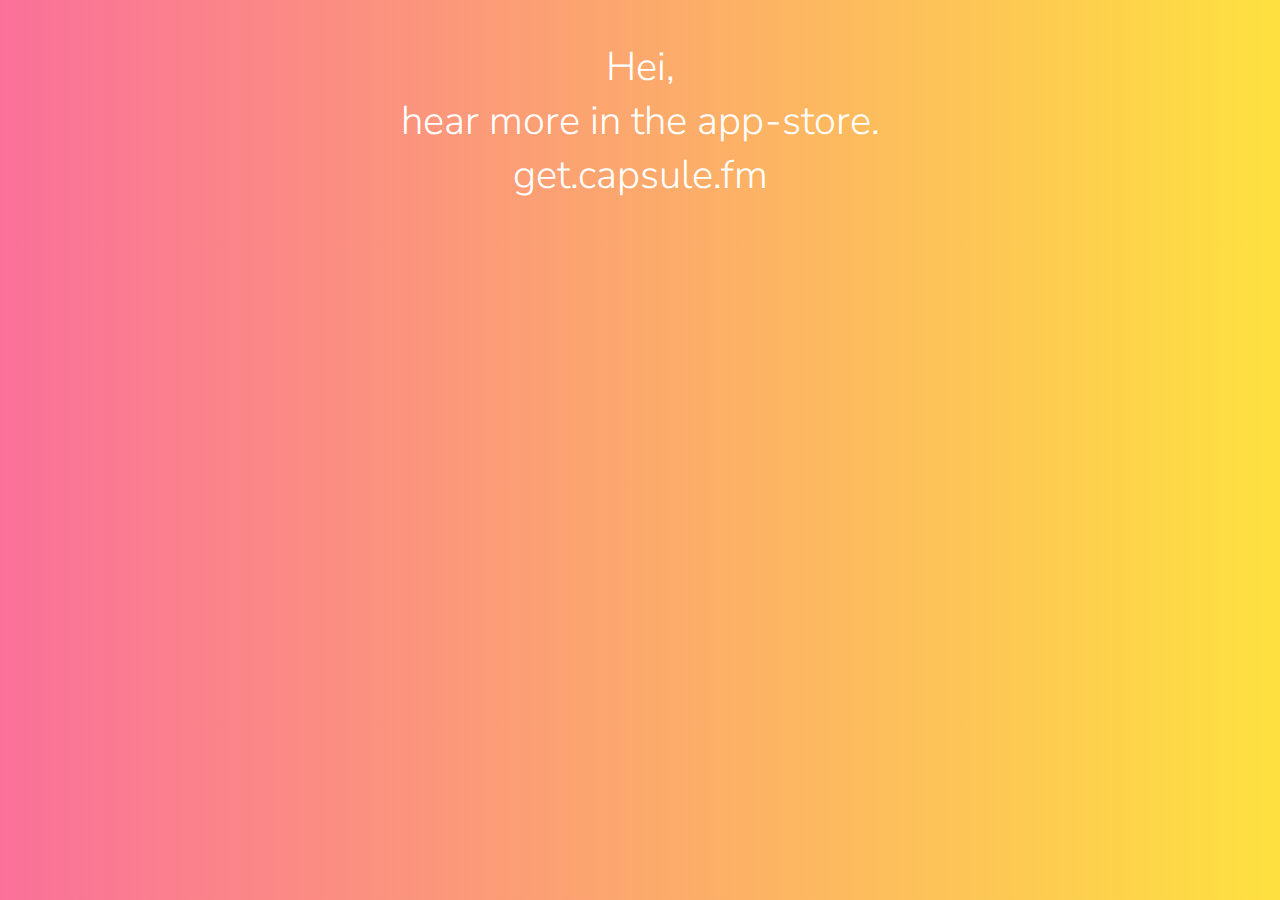
==== index.html @ 0b70e3b6 "initial commit" ====
<!DOCTYPE html>
<html lang="en">

<head>
  <meta charset="UTF-8">
  <meta name="viewport" content="width=device-width, initial-scale=1.0">
  <meta http-equiv="X-UA-Compatible" content="ie=edge">
  <title>Capsule.fm</title>
  <link rel="stylesheet" href="./style.css">
</head>

<body>
  <h3>Hei, <br/> hear more in the app-store.<br/>
    <a href="http://get.capsule.fm">get.capsule.fm</a>
  </h3>
</body>

</html>
---- style.css ----
@import url('https://fonts.googleapis.com/css?family=Nunito+Sans:300');

body{
  text-align: center;
  font-family: Arial, Helvetica, sans-serif;
  background-image: linear-gradient(to right, #fa709a 0%, #fee140 100%);
  color: white;
}

h3{
  font-family: 'Nunito Sans', sans-serif;
  font-size: 2.5rem;
  font-weight: 300;
}

a:link, a:visited {
  text-decoration: none;
  color: white;
}

a:hover, a:active {
  text-decoration: underline;
  color: white;  
}
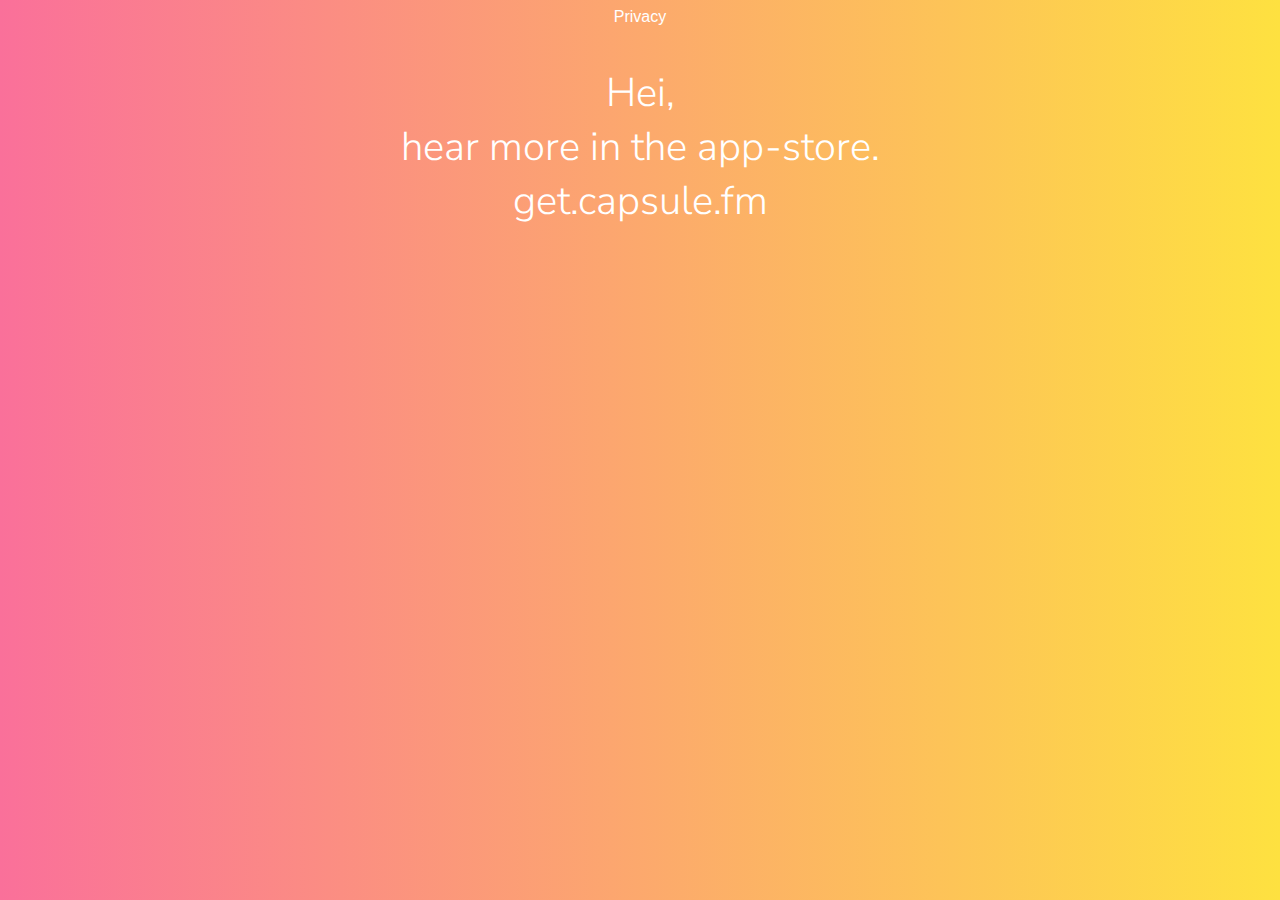
==== commit 08a63552: "added privacy" ====
--- a/index.html
+++ b/index.html
@@ -10,7 +10,8 @@
 </head>
 
 <body>
-  <h3>Hei, <br/> hear more in the app-store.<br/>
+  <a href="/privacy.html">Privacy</a>
+  <h3 class='main'>Hei, <br/> hear more in the app-store.<br/>
     <a href="http://get.capsule.fm">get.capsule.fm</a>
   </h3>
 </body>
--- a/style.css
+++ b/style.css
@@ -7,7 +7,7 @@
   color: white;
 }
 
-h3{
+.main{
   font-family: 'Nunito Sans', sans-serif;
   font-size: 2.5rem;
   font-weight: 300;
@@ -21,4 +21,11 @@
 a:hover, a:active {
   text-decoration: underline;
   color: white;  
-}+}
+
+#privacy{
+  width: 80vw;
+  text-align: left;
+  display: block;
+  margin: 0 auto;
+}
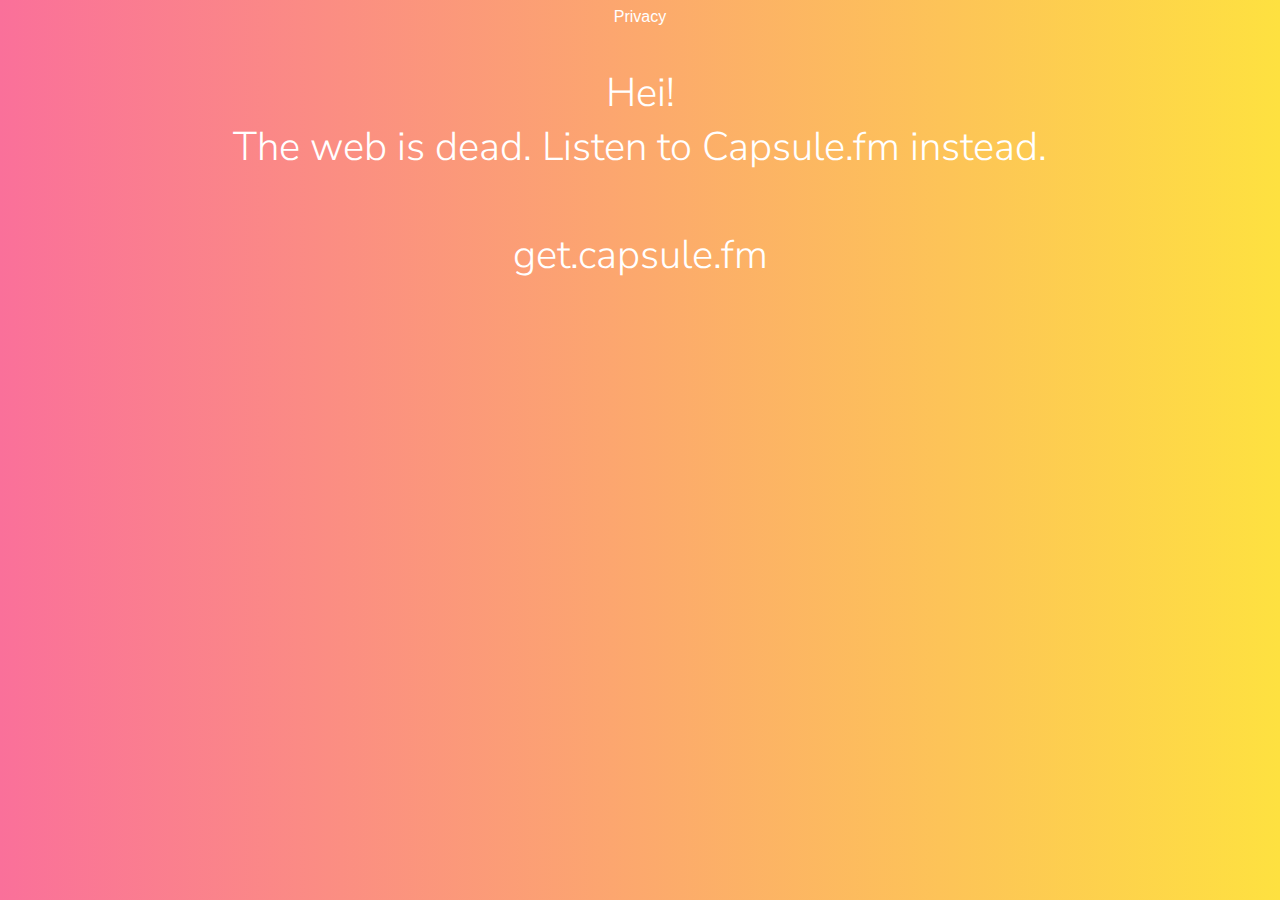
==== commit 77914225: "Update index.html" ====
--- a/index.html
+++ b/index.html
@@ -10,10 +10,10 @@
 </head>
 
 <body>
-  <a href="/privacy.html">Privacy</a>
-  <h3 class='main'>Hei, <br/> hear more in the app-store.<br/>
+  <a href="./privacy.html">Privacy</a>
+  <h3 class='main'> Hei! <br/> The web is dead. Listen to Capsule.fm instead.<br/><br/>
     <a href="http://get.capsule.fm">get.capsule.fm</a>
   </h3>
 </body>
 
-</html>+</html>
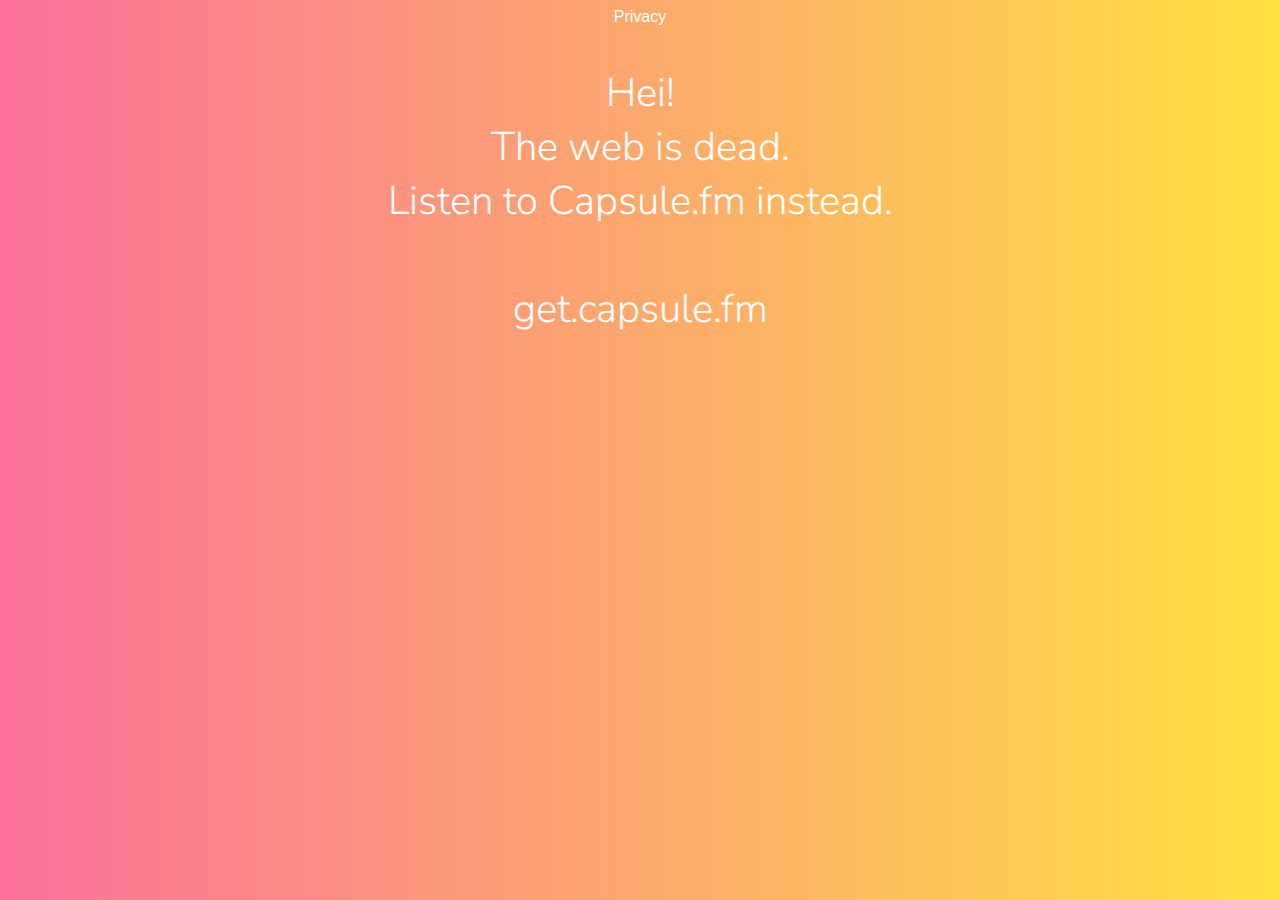
==== commit 209ac706: "Update index.html" ====
--- a/index.html
+++ b/index.html
@@ -11,7 +11,7 @@
 
 <body>
   <a href="./privacy.html">Privacy</a>
-  <h3 class='main'> Hei! <br/> The web is dead. Listen to Capsule.fm instead.<br/><br/>
+  <h3 class='main'> Hei! <br/> The web is dead. <br/> Listen to Capsule.fm instead.<br/><br/>
     <a href="http://get.capsule.fm">get.capsule.fm</a>
   </h3>
 </body>
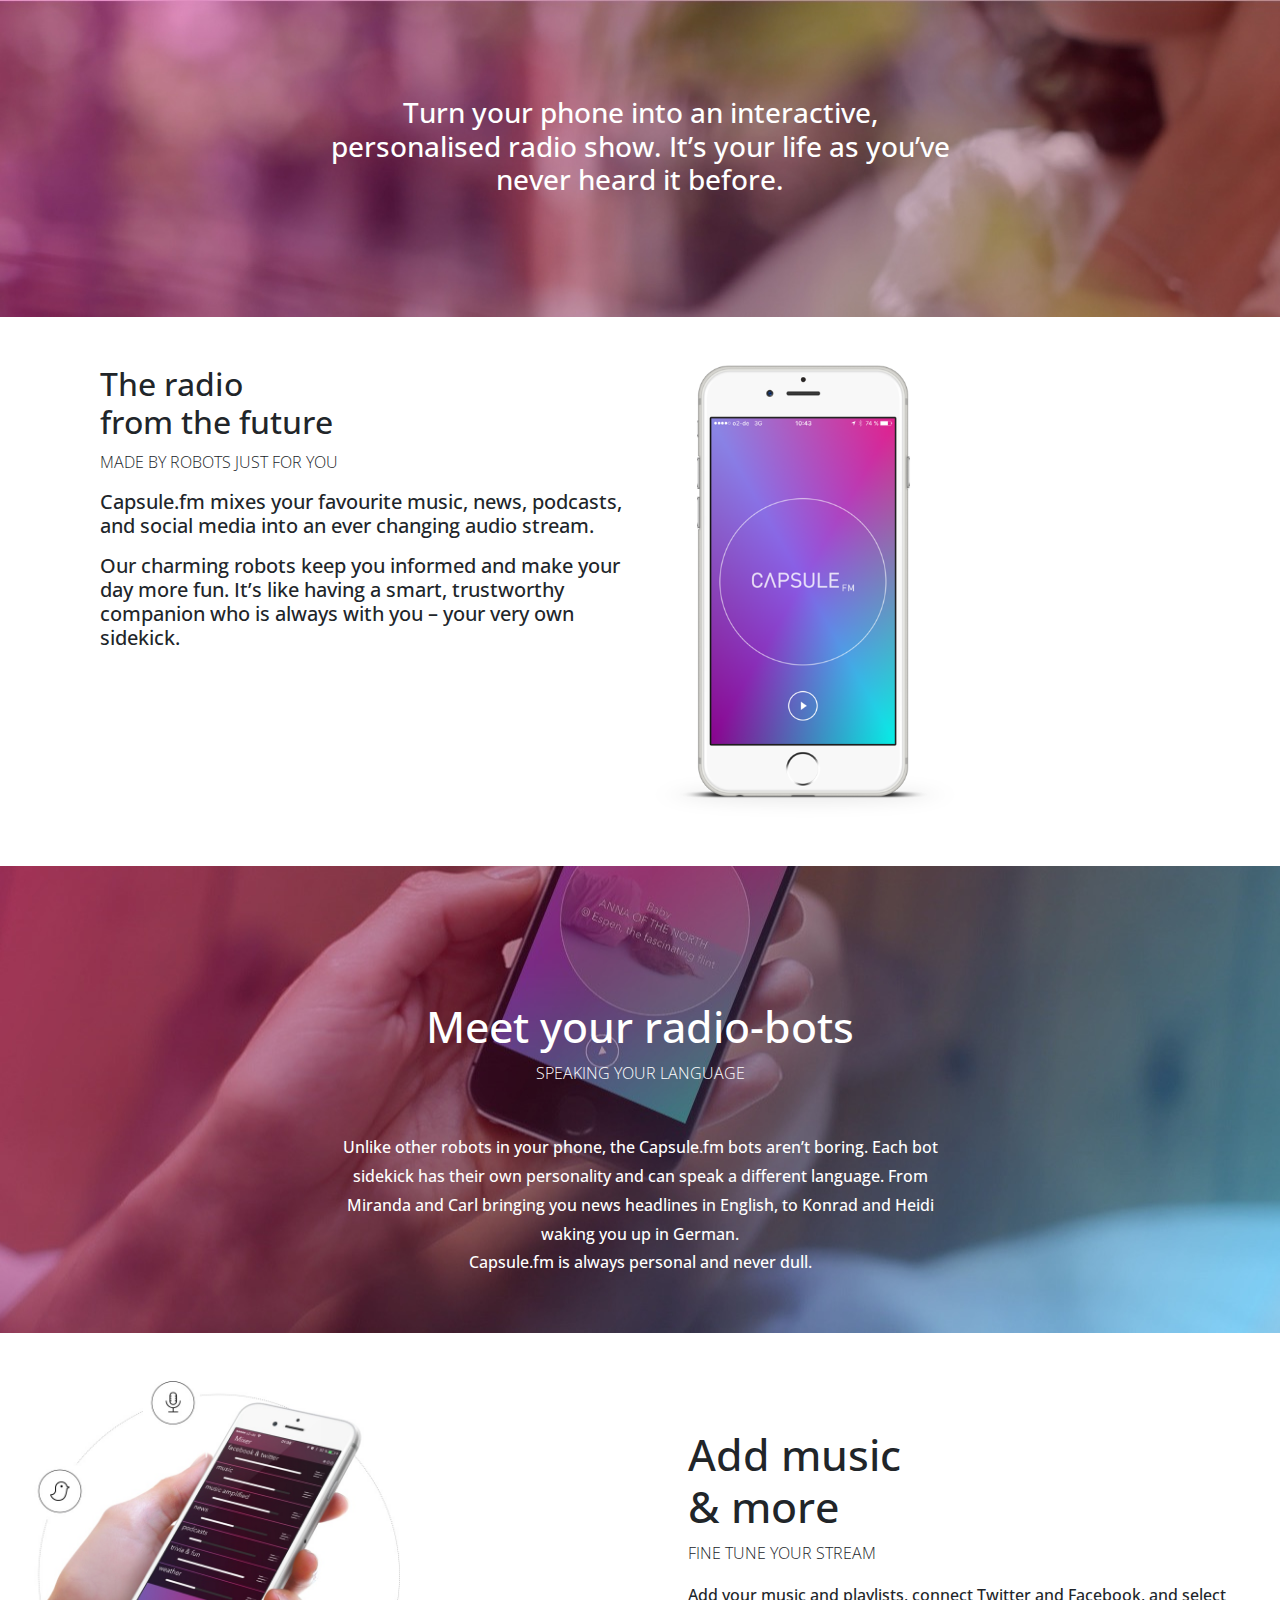
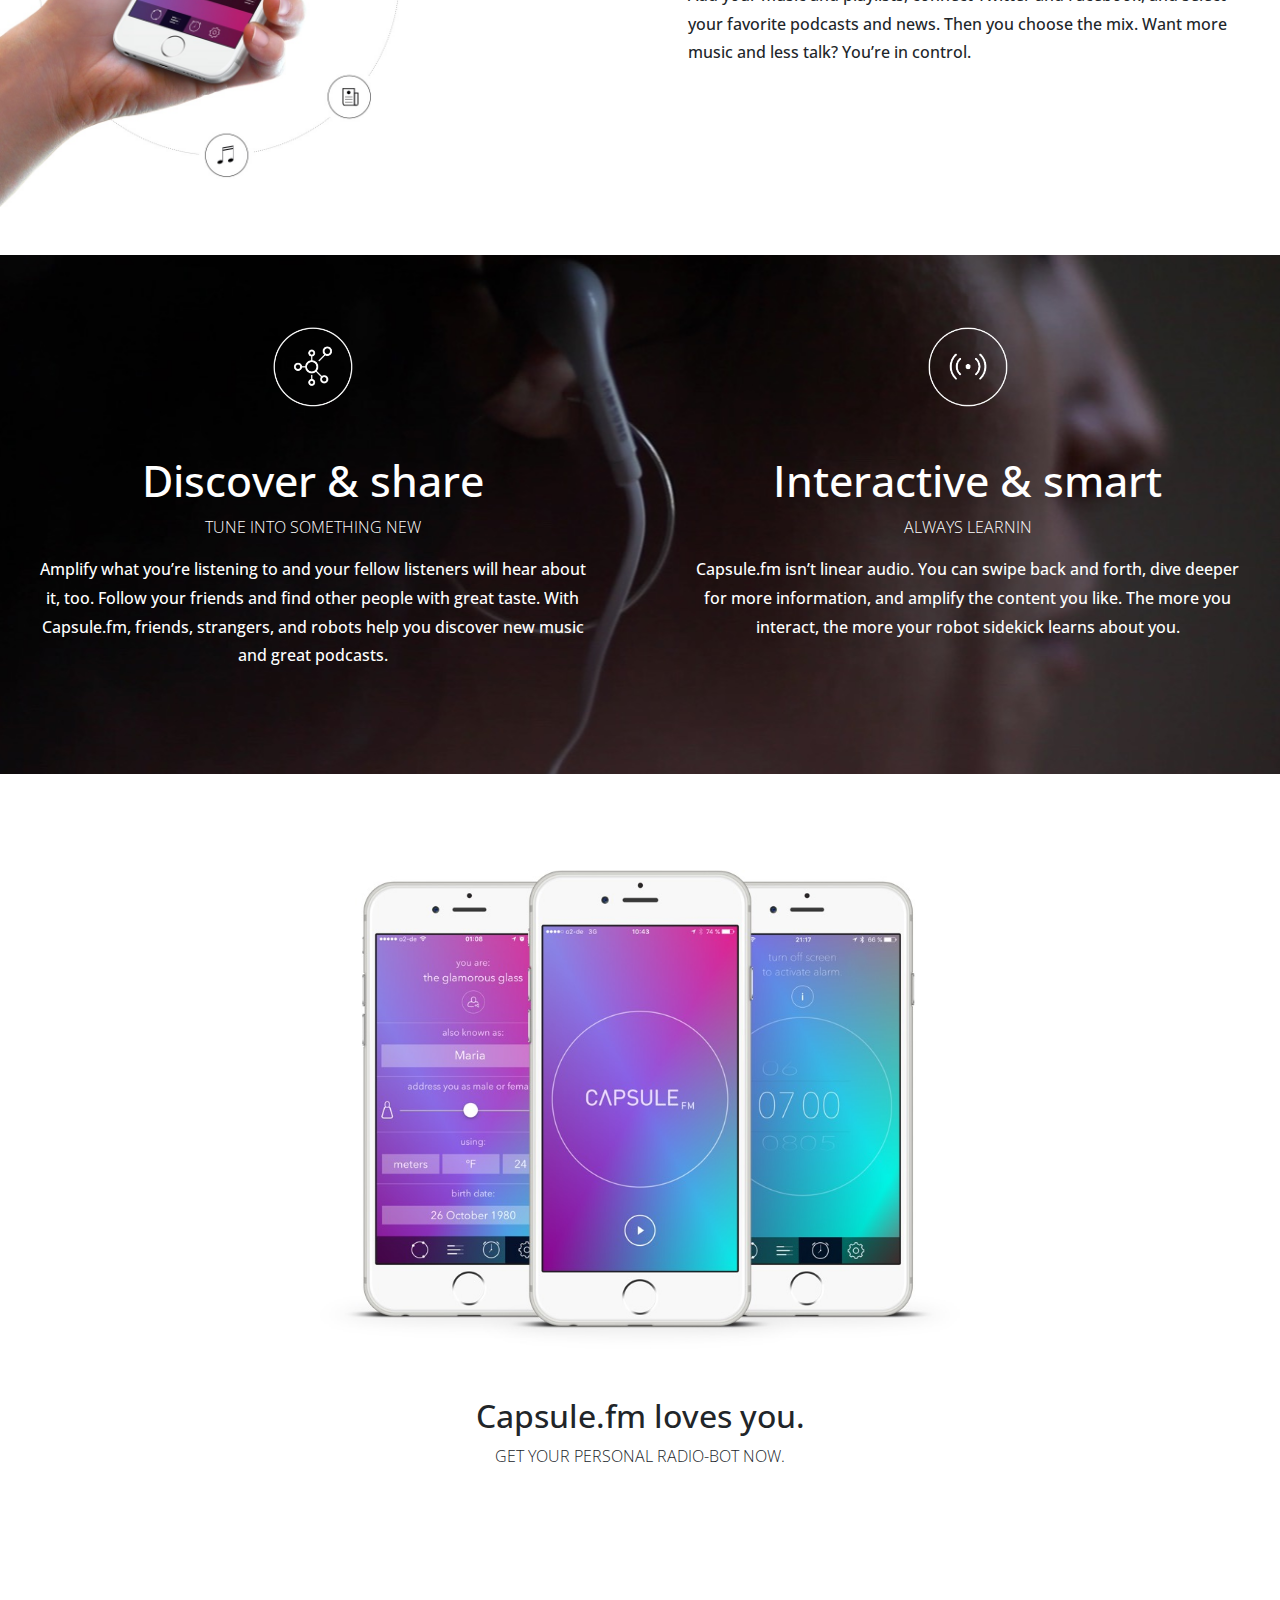
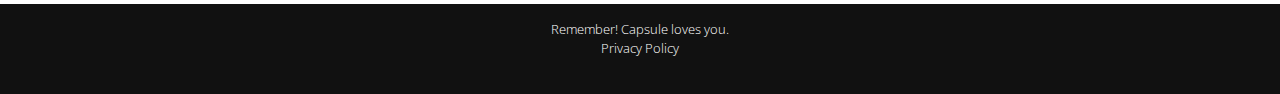
==== commit f881c39c: "updated" ====
--- a/index.html
+++ b/index.html
@@ -5,15 +5,99 @@
   <meta charset="UTF-8">
   <meta name="viewport" content="width=device-width, initial-scale=1.0">
   <meta http-equiv="X-UA-Compatible" content="ie=edge">
-  <title>Capsule.fm</title>
-  <link rel="stylesheet" href="./style.css">
+  <link rel="stylesheet" href="./css/style.css">
+  <link rel="stylesheet" href="./css/bootstrap.min.css">
+  <link rel="stylesheet" href="./css/bootstrap-grid.min.css">
+  <title>CapsuleFm</title>
 </head>
 
 <body>
-  <a href="./privacy.html">Privacy</a>
-  <h3 class='main'> Hei! <br/> The web is dead. <br/> Listen to Capsule.fm instead.<br/><br/>
-    <a href="http://get.capsule.fm">get.capsule.fm</a>
-  </h3>
+  <header class="pt-5 pb-5">
+    <img src="http://capsule.tatssachen.de/wp-content/uploads/2016/08/circle-capsule-1.svg" alt="" width="70%" class="mt-5">
+    <div class="mb-5">
+      <h3>Turn your phone into an interactive, personalised radio show. It’s your life as you’ve never heard it before.
+      </h3>
+    </div>
+    <a href="https://itunes.apple.com/us/app/id770921122">
+      <img src="http://capsule.tatssachen.de/wp-content/uploads/2016/08/button_app-store-300x86.png" alt="" width="200px">
+    </a>
+  </header>
+  <section>
+    <div class="row container font-light mx-auto mt-5 mb-5">
+      <div class="first-left col-xs-12 col-md-6">
+        <h2>The radio <br> from the future</h2>
+        <p>MADE BY ROBOTS JUST FOR YOU</p>
+        <h5>
+          <p>Capsule.fm mixes your favourite music, news, podcasts, and social media into an ever changing audio stream.</p>
+          <p>Our charming robots keep you informed and make your day more fun. It’s like having a smart, trustworthy companion
+            who is always with you – your very own sidekick.</p>
+        </h5>
+      </div>
+      <div class="first-right col-xs-12 col-md-6">
+        <img src="images/Iphone-solo.png" alt="" width="300px">
+      </div>
+    </div>
+  </section>
+  <section class="second pb-5">
+    <div class="second-content container text-center w-50">
+      <h2>Meet your radio-bots</h2>
+      <p>SPEAKING YOUR LANGUAGE</p>
+      <h5 class='mt-5'>Unlike other robots in your phone, the Capsule.fm bots aren’t boring. Each bot sidekick has their
+        own personality and can speak a different language. From Miranda and Carl bringing you news headlines in English,
+        to Konrad and Heidi waking you up in German. <br />Capsule.fm is always personal and never dull.</h5>
+    </div>
+  </section>
+  <section class="row third font-light pt-5 pb-5">
+    <div class="col-xs-12 col-md-6">
+      <img src="images/bg_capsule_features_2-1.jpg" alt="" width="400px">
+    </div>
+    <div class="col-xs-12 col-md-6 third-content pr-5 pt-5 pl-5">
+      <h2>Add music <br> & more</h2>
+      <p>FINE TUNE YOUR STREAM</p>
+      <h5>
+        Add your music and playlists, connect Twitter and Facebook, and select your favorite podcasts and news. Then you choose the
+        mix. Want more music and less talk? You’re in control.
+      </h5>
+    </div>
+  </section>
+  <section class="fourth font-light row pt-2 pb-5">
+    <div class="fourth-content col-xs-12 col-md-6 pt-5 pb-5 pr-5 pl-5 text-center">
+      <div class="pb-5 pt-3">
+        <img src="./images/icon_network-150x150.png" alt="" width="80px">
+      </div>
+      <h2>Discover & share</h2>
+      <p>TUNE INTO SOMETHING NEW</p>
+      <h5>Amplify what you’re listening to and your fellow listeners will hear about it, too. Follow your friends and find
+        other people with great taste. With Capsule.fm, friends, strangers, and robots help you discover new music and great
+        podcasts.
+      </h5>
+    </div>
+    <div class="fourth-content col-xs-12 col-md-6 pt-5 pb-5 pr-5 pl-5 text-center">
+      <div class="pb-5 pt-3">
+        <img src="./images/icon_amplify.png" alt="" width="80px">
+      </div>
+      <h2>Interactive & smart</h2>
+      <p>ALWAYS LEARNIN</p>
+      <h5>Capsule.fm isn’t linear audio. You can swipe back and forth, dive deeper for more information, and amplify the
+        content you like. The more you interact, the more your robot sidekick learns about you.</h5>
+    </div>
+  </section>
+  <section class="fifth font-light text-center pt-5 pb-5">
+    <div class="pt-5 pb-5">
+      <img src="./images/3xCapsule.jpg" alt="" width='50%'>
+    </div>
+    <div class="pb-5">
+      <h2>Capsule.fm loves you.</h2>
+      <p>GET YOUR PERSONAL RADIO-BOT NOW.</p>
+      <a href="https://itunes.apple.com/us/app/id770921122">
+        <img src="http://capsule.tatssachen.de/wp-content/uploads/2016/08/button_app-store-300x86.png" alt="" width="200px">
+      </a>
+    </div>
+  </section>
+  <footer class='text-center pt-3 font-light'>
+    Remember! Capsule loves you.<br/>
+    <a href="./privacy.html">Privacy Policy</a>
+  </footer>
 </body>
 
-</html>
+</html>--- a/css/style.css
+++ b/css/style.css
@@ -0,0 +1,86 @@
+@import url('https://fonts.googleapis.com/css?family=Open+Sans:300');
+
+@font-face {
+  font-family: "CapsuleArial";
+  src: url(fonts/be-themes.woff) format("woff")
+}
+
+body {
+  margin: 0;
+  padding: 0;
+  display: block;
+  font-family: Arial, Helvetica, sans-serif;
+}
+
+header {
+  text-align: center;
+  /* height: 100vh; */
+  background-image: url(../images/Intro.jpg);
+  color: white;
+}
+
+header > div {
+  width: 50vw;
+  margin: 0 auto;
+  font-family: 'Open Sans', sans-serif;
+  font-weight: 300;
+}
+
+.font-light{
+  font-family: 'Open Sans', sans-serif;
+  font-weight: 300;
+}
+
+.second {
+  /* height: 70vh; */
+  background-image: url(../images/bg_capsule_amplify.jpg);
+  background-repeat: no-repeat;
+  background-position: center;
+  color: white;
+  font-family: 'Open Sans', sans-serif;
+  font-weight: 300;
+}
+
+.second-content {
+  padding-top: 15vh;
+}
+
+.second-content > h2, 
+.third-content > h2, 
+.fourth-content >h2
+{
+  font-size: 2.7rem;
+}
+
+.second-content > h5, 
+.third-content > h5,
+.fourth-content > h5
+{
+  font-size: 1rem;
+  line-height: 1.8rem;
+}
+
+.fourth {
+  background-image: url(../images/bg_capsule_features_2.jpg);
+  background-repeat: no-repeat;
+  background-position: center;
+  color: white;
+}
+
+
+footer {
+  height: 10vh;
+  font-size: .8rem;
+  background: rgb(17, 17, 17);
+  color: white;
+}
+
+footer > a:link ,footer > a:visited {
+  text-decoration: none;
+  color: white;
+}
+
+footer > a:hover, footer > a:active {
+  text-decoration: underline;
+  color: white;  
+}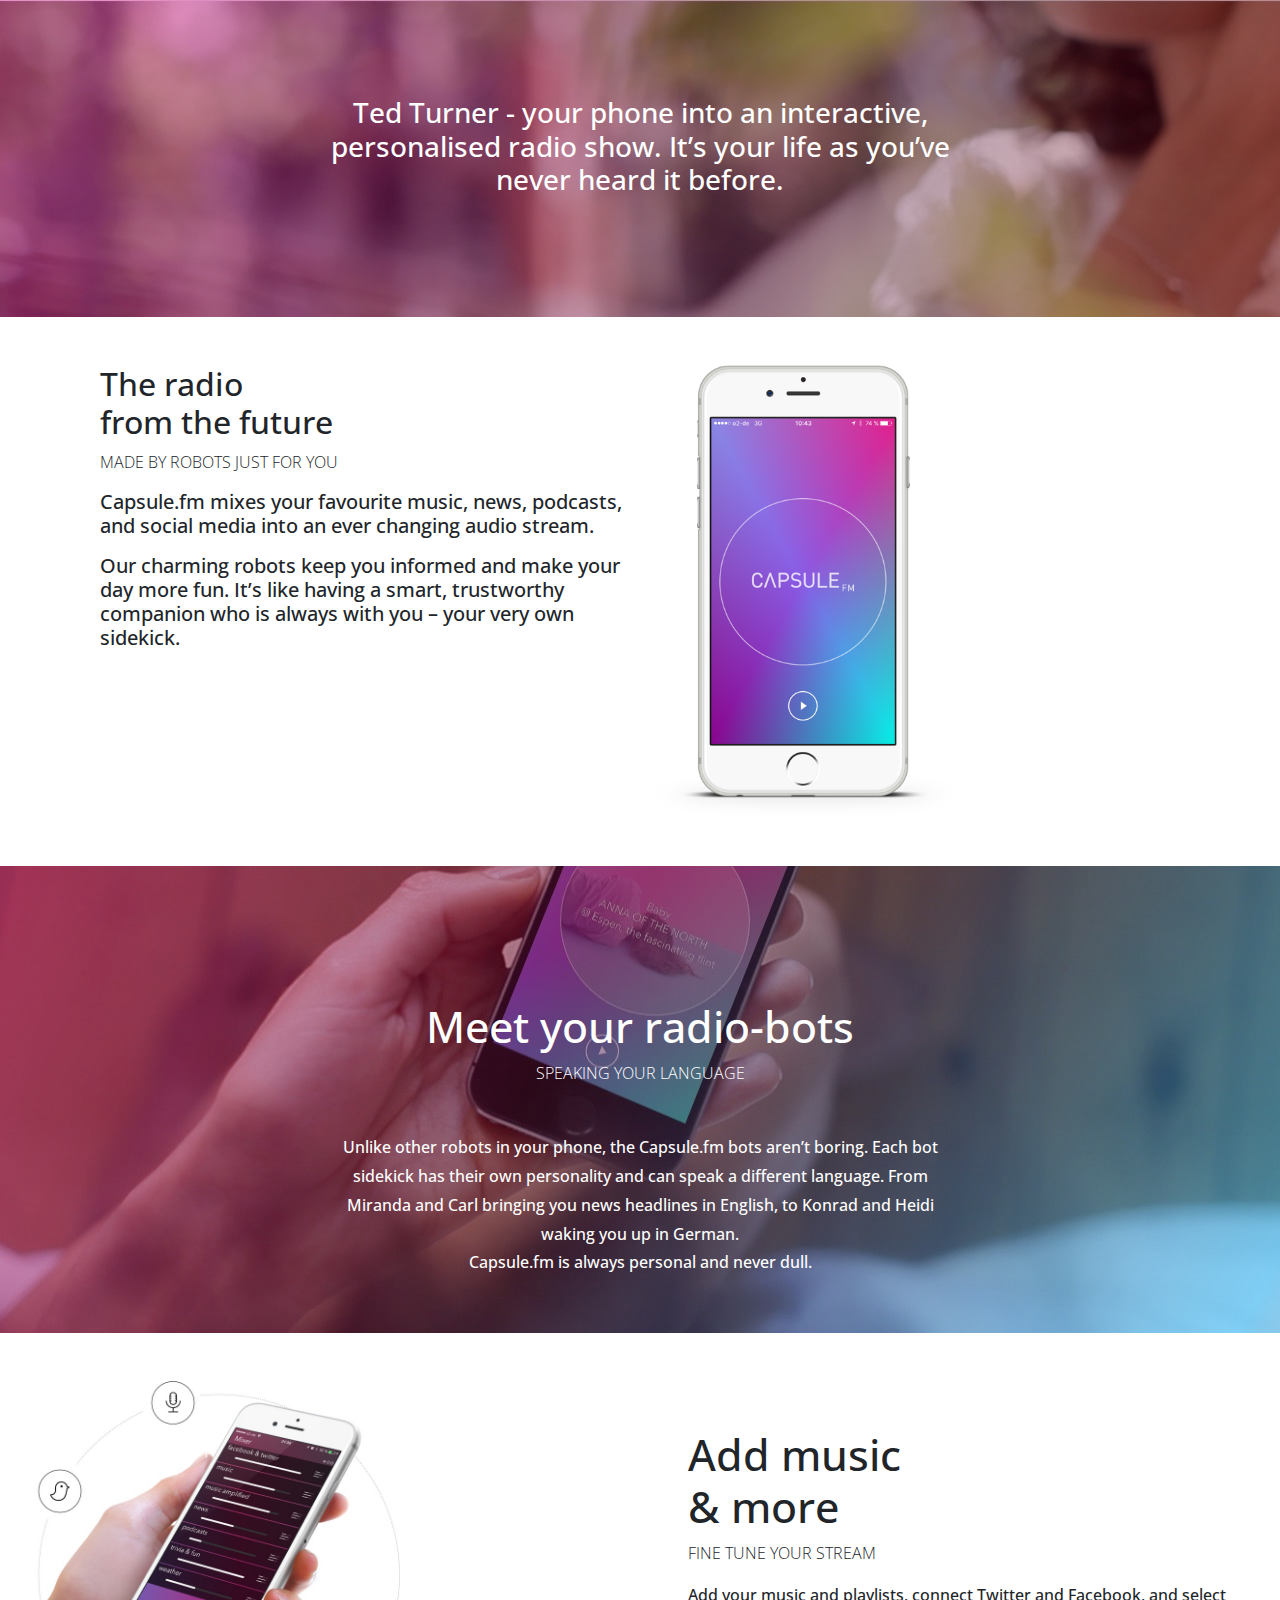
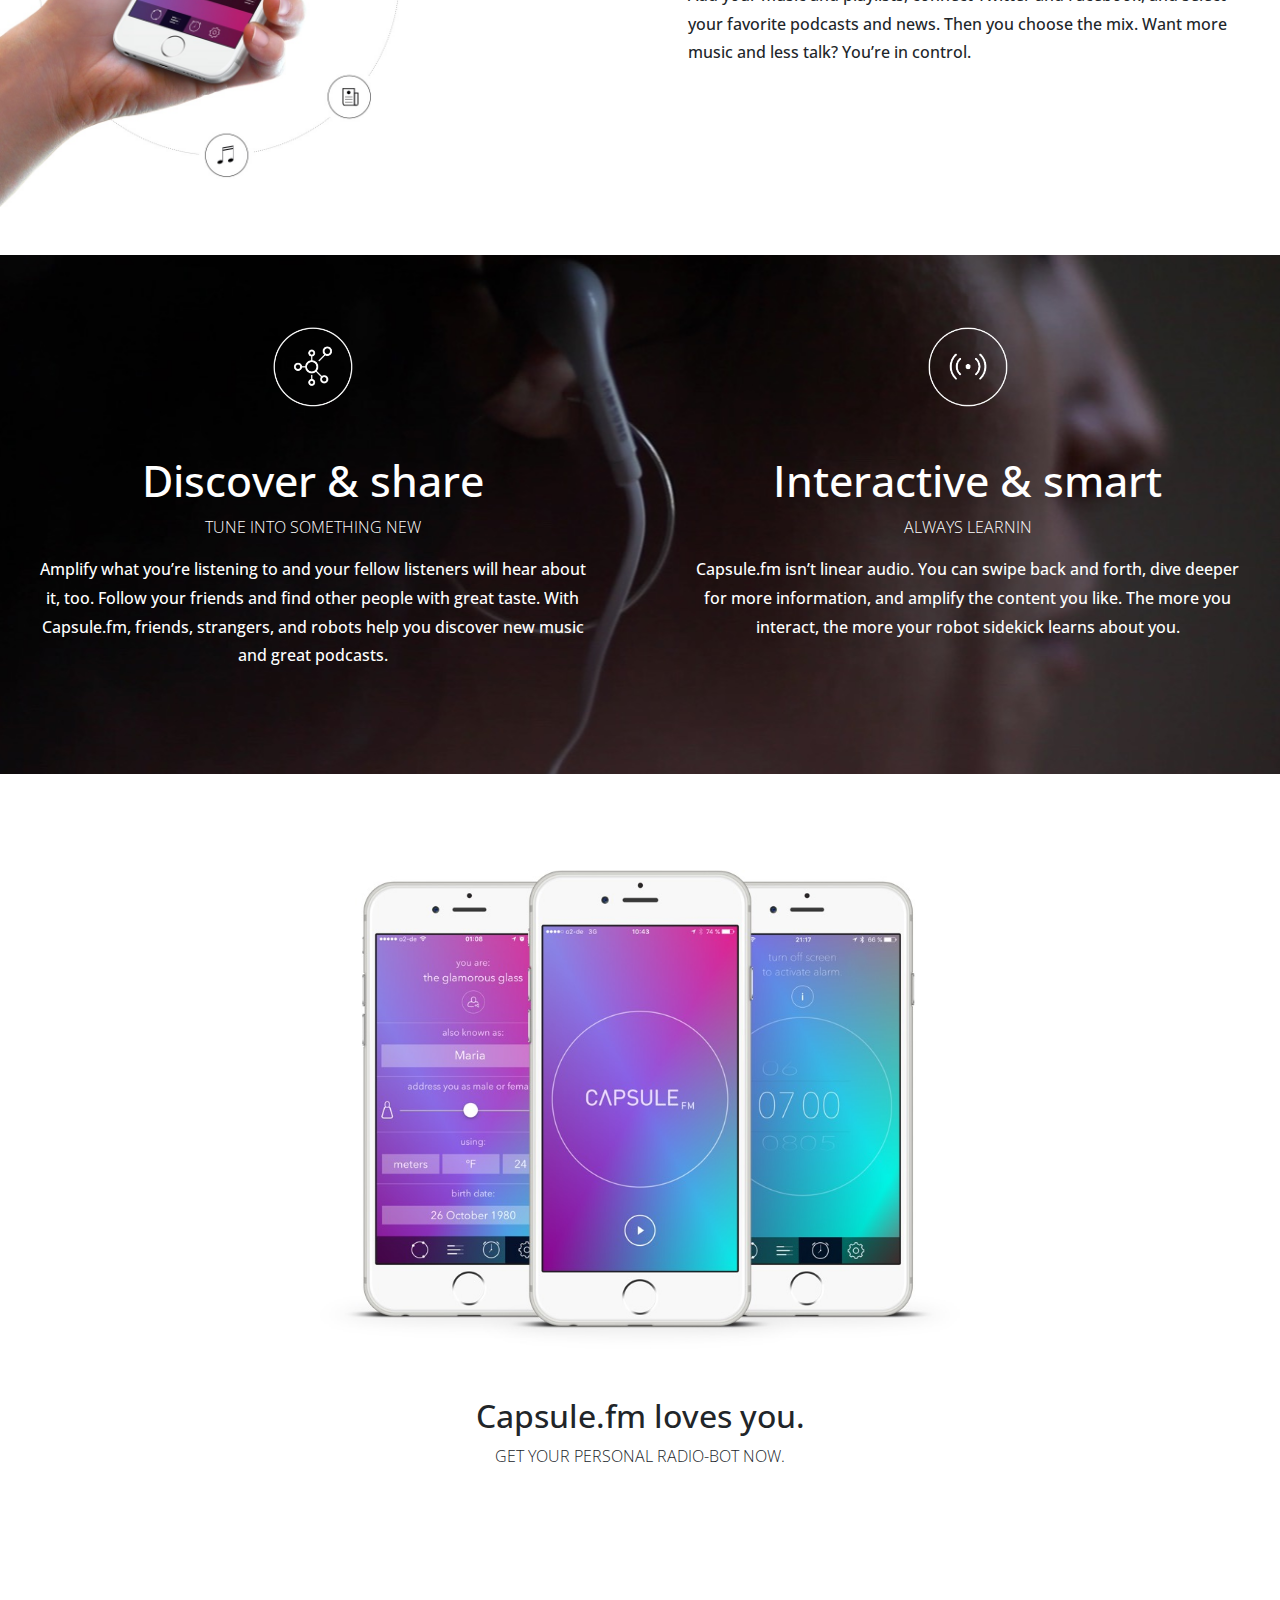
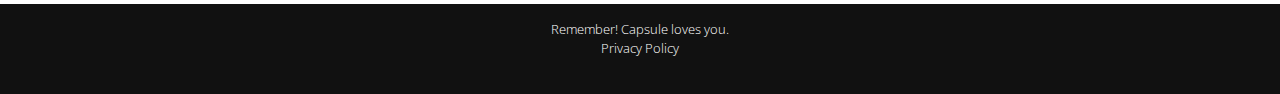
==== commit 53cfdc74: "Update index.html" ====
--- a/index.html
+++ b/index.html
@@ -15,7 +15,7 @@
   <header class="pt-5 pb-5">
     <img src="http://capsule.tatssachen.de/wp-content/uploads/2016/08/circle-capsule-1.svg" alt="" width="70%" class="mt-5">
     <div class="mb-5">
-      <h3>Turn your phone into an interactive, personalised radio show. It’s your life as you’ve never heard it before.
+      <h3>Ted Turner -  your phone into an interactive, personalised radio show. It’s your life as you’ve never heard it before.
       </h3>
     </div>
     <a href="https://itunes.apple.com/us/app/id770921122">
@@ -100,4 +100,4 @@
   </footer>
 </body>
 
-</html>+</html>
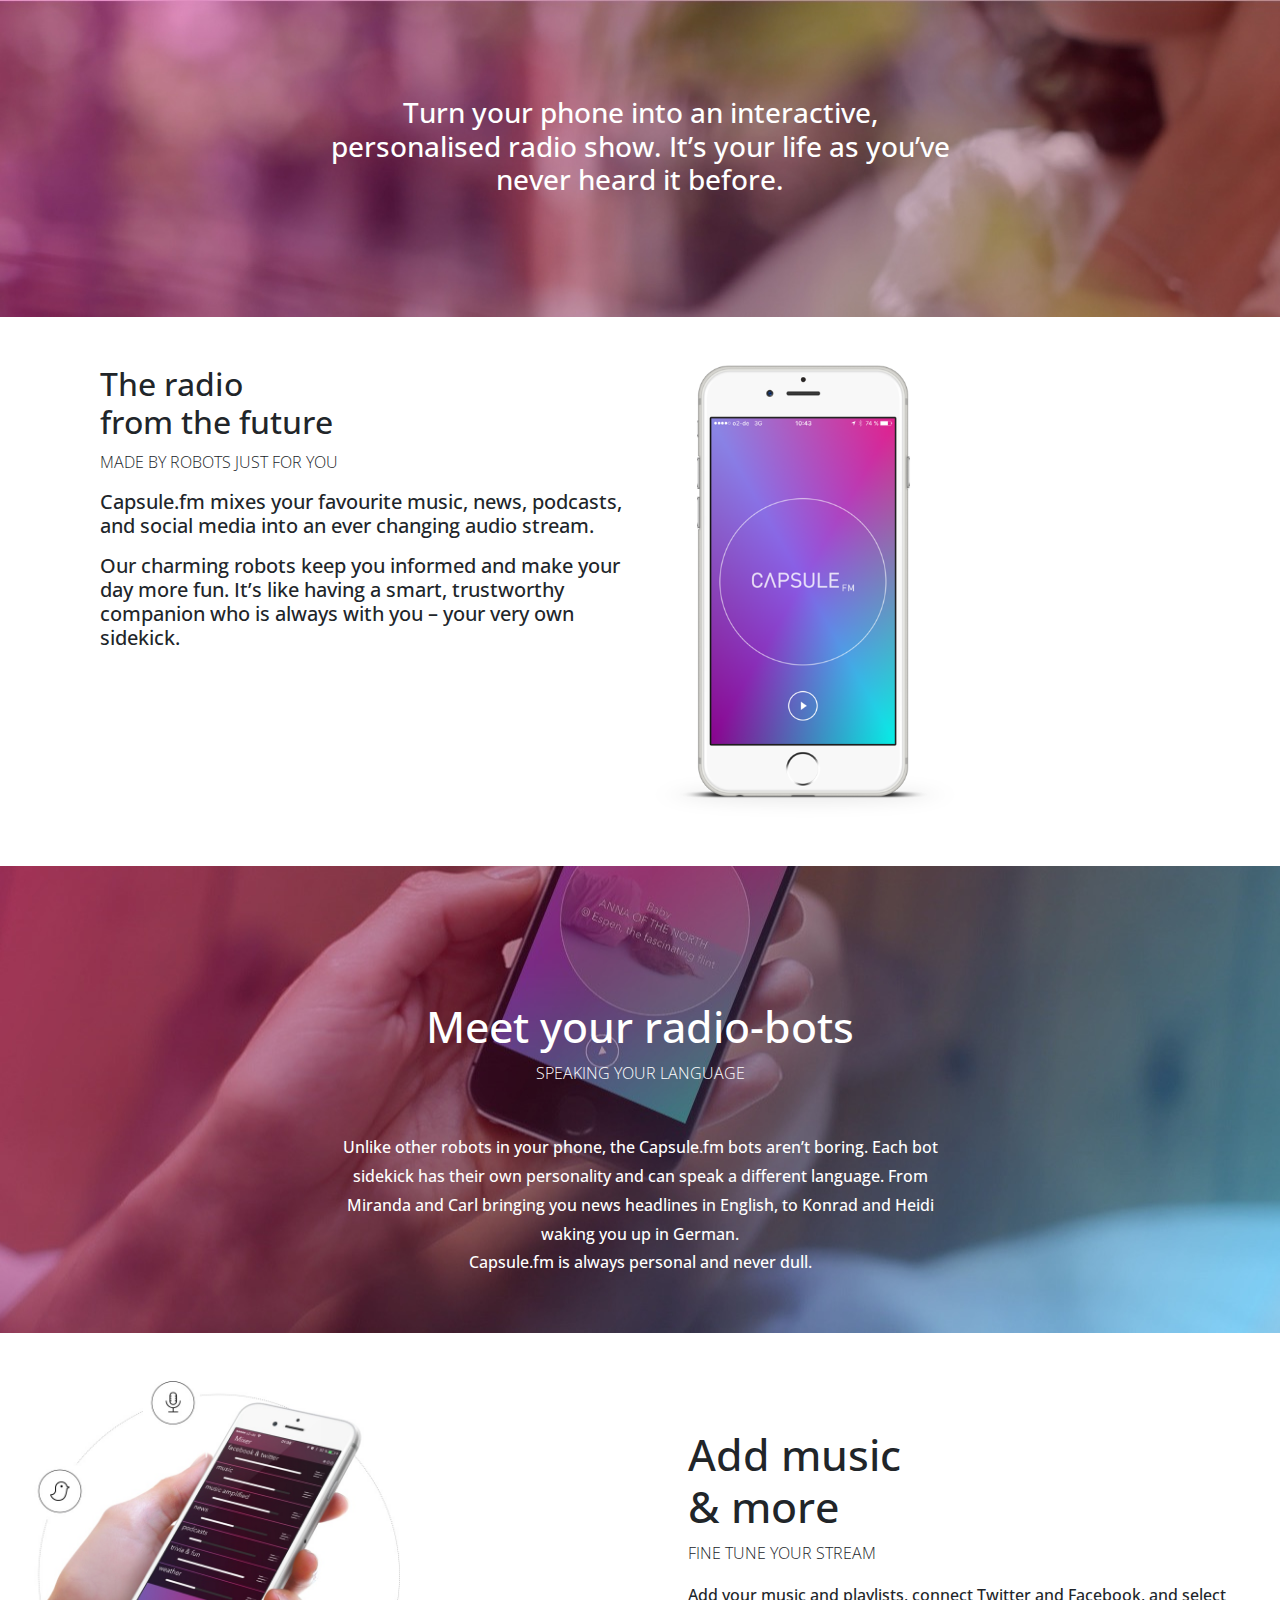
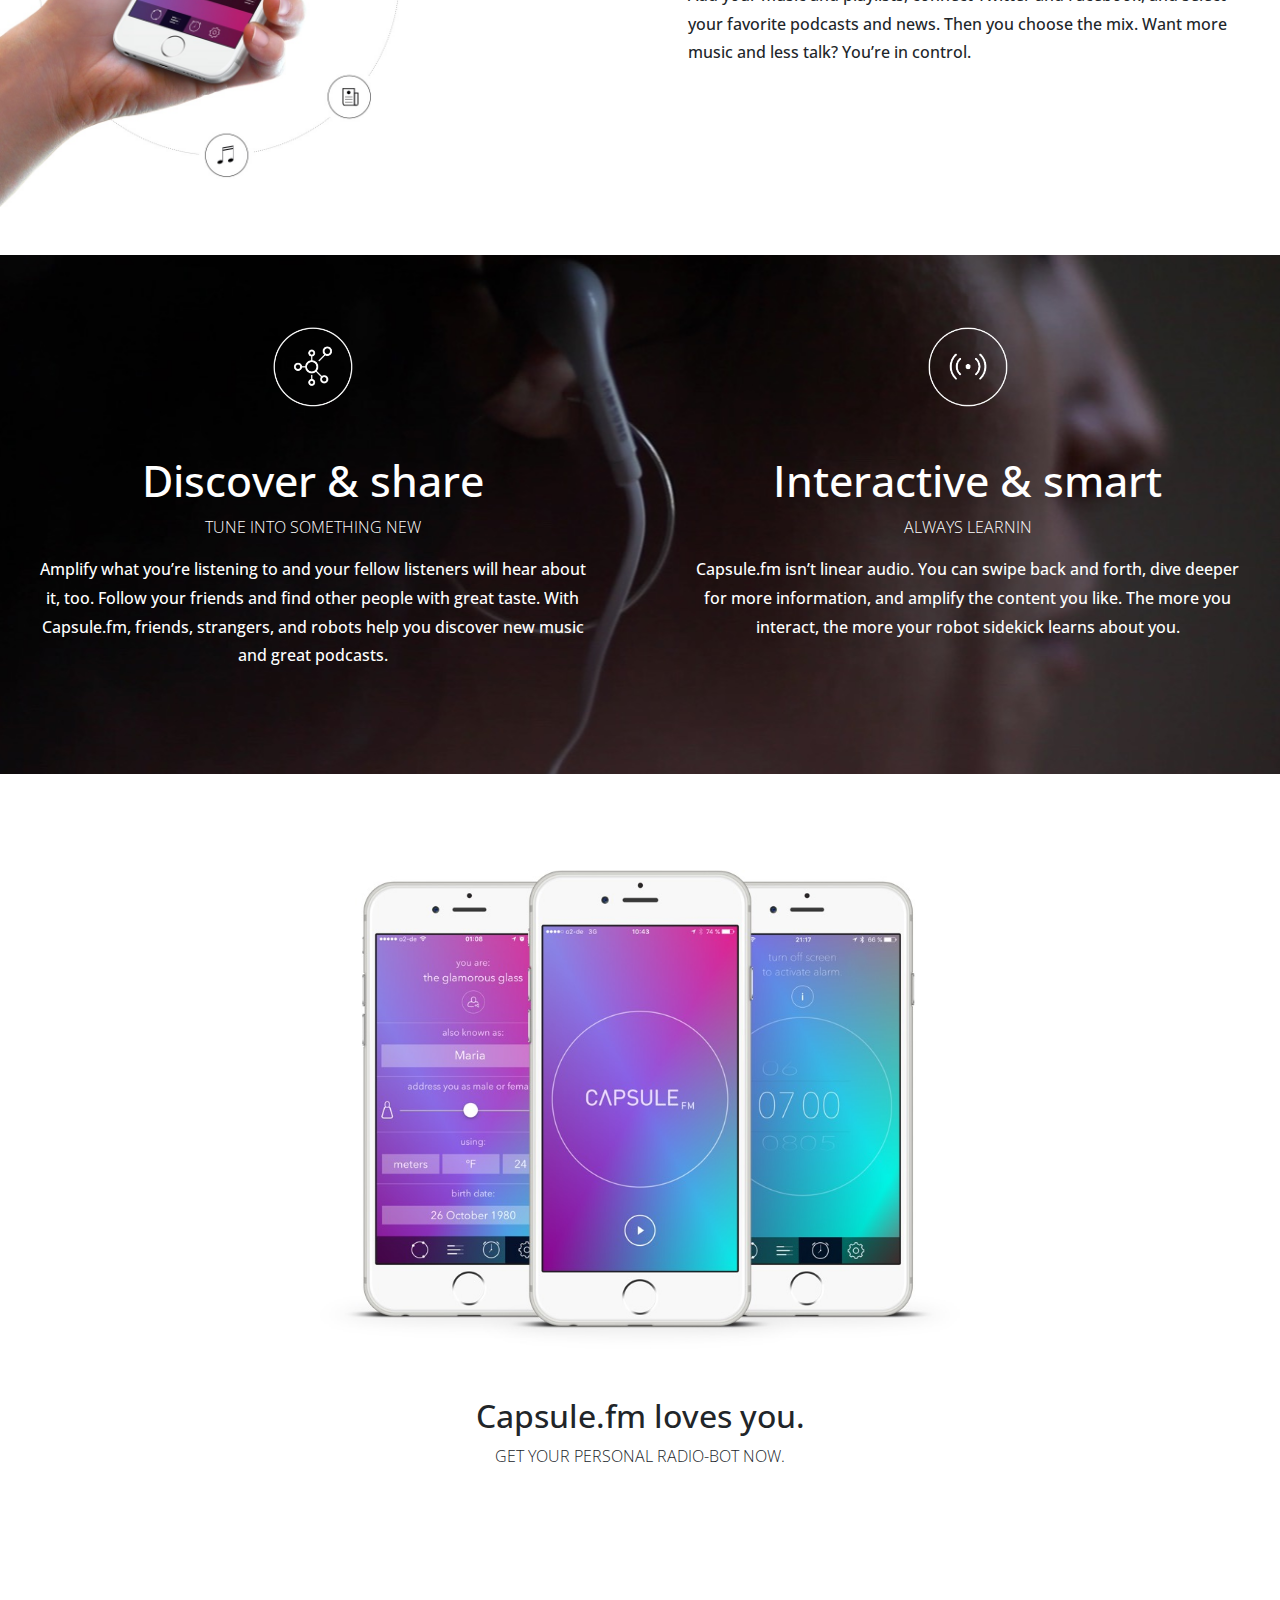
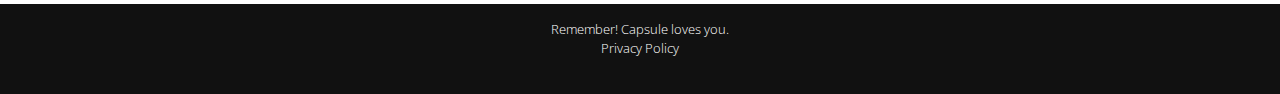
==== commit daa34840: "Update index.html" ====
--- a/index.html
+++ b/index.html
@@ -15,7 +15,7 @@
   <header class="pt-5 pb-5">
     <img src="http://capsule.tatssachen.de/wp-content/uploads/2016/08/circle-capsule-1.svg" alt="" width="70%" class="mt-5">
     <div class="mb-5">
-      <h3>Ted Turner -  your phone into an interactive, personalised radio show. It’s your life as you’ve never heard it before.
+      <h3>Turn your phone into an interactive, personalised radio show. It’s your life as you’ve never heard it before.
       </h3>
     </div>
     <a href="https://itunes.apple.com/us/app/id770921122">
